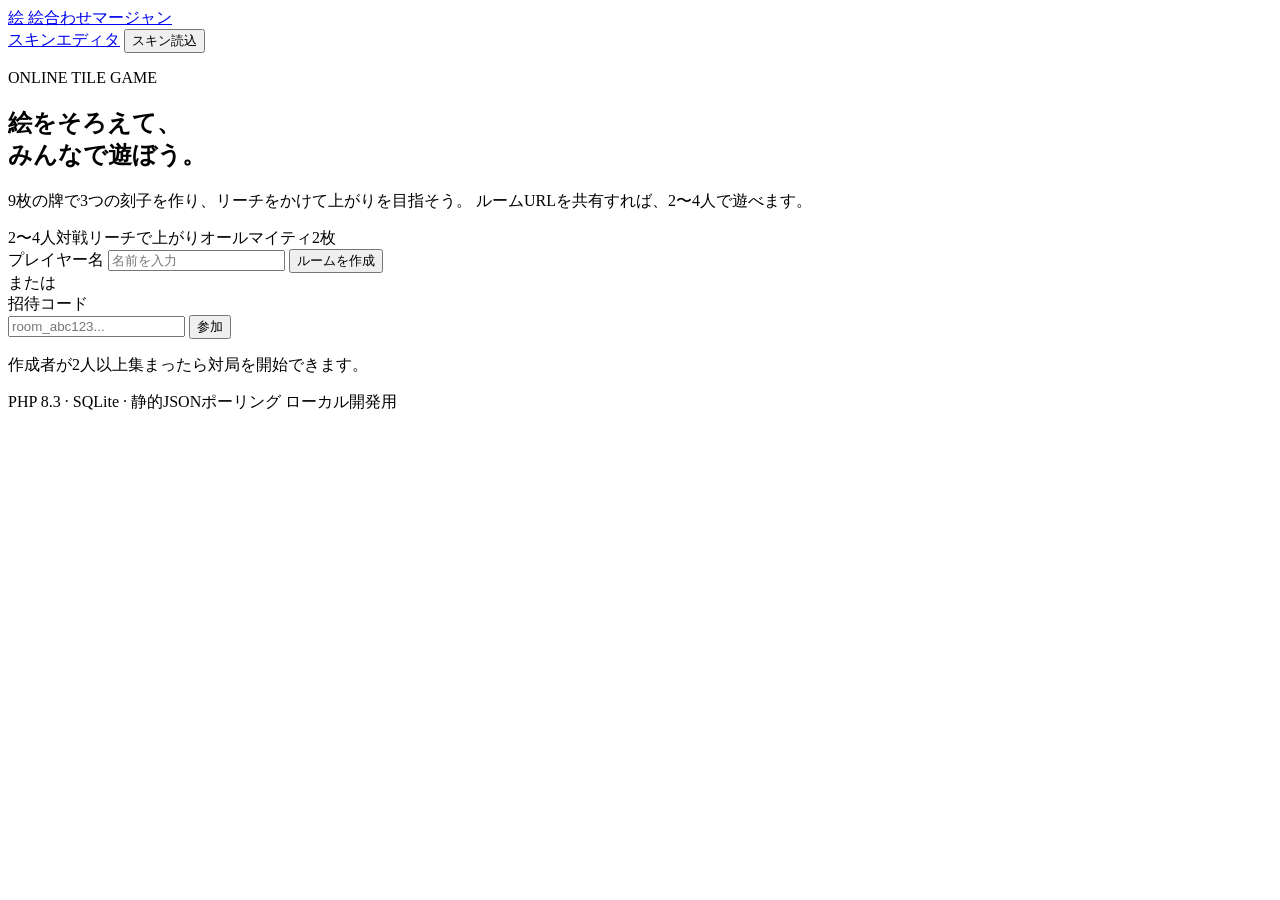
==== public/index.html @ 23077575 "ゲーム" ====
<!doctype html>
<html lang="ja">
<head>
    <meta charset="utf-8">
    <meta name="viewport" content="width=device-width, initial-scale=1">
    <meta name="theme-color" content="#123c31">
    <link rel="icon" href="data:,">
    <link rel="stylesheet" href="/assets/game.css">
    <title>絵合わせマージャン</title>
</head>
<body>
    <header class="topbar">
        <a class="brand" href="/" aria-label="絵合わせマージャン">
            <span class="brand-mark">絵</span>
            <span>絵合わせマージャン</span>
        </a>
        <nav class="top-actions" aria-label="メニュー">
            <a class="quiet-link" href="/editor.html">スキンエディタ</a>
            <button id="skin-button" class="button button-quiet" type="button">スキン読込</button>
            <input id="skin-file" type="file" accept="application/json,.json" hidden>
        </nav>
    </header>

    <main>
        <section id="home-view" class="home-view">
            <div class="home-copy">
                <p class="eyebrow">ONLINE TILE GAME</p>
                <h1>絵をそろえて、<br>みんなで遊ぼう。</h1>
                <p class="intro">
                    9枚の牌で3つの刻子を作り、リーチをかけて上がりを目指そう。
                    ルームURLを共有すれば、2〜4人で遊べます。
                </p>
                <div class="rule-pills">
                    <span>2〜4人対戦</span><span>リーチで上がり</span><span>オールマイティ2枚</span>
                </div>
            </div>
            <div class="lobby-card">
                <label class="field-label" for="player-name">プレイヤー名</label>
                <input id="player-name" class="text-field" maxlength="20" autocomplete="nickname" placeholder="名前を入力">
                <button id="create-room" class="button button-primary button-wide" type="button">ルームを作成</button>
                <div class="divider"><span>または</span></div>
                <form id="join-form">
                    <label class="field-label" for="room-code">招待コード</label>
                    <div class="join-row">
                        <input id="room-code" class="text-field" maxlength="17" placeholder="room_abc123..." autocomplete="off">
                        <button class="button button-secondary" type="submit">参加</button>
                    </div>
                </form>
                <p class="card-footnote">作成者が2人以上集まったら対局を開始できます。</p>
                <p id="home-error" class="error-message" role="alert" hidden></p>
            </div>
        </section>

        <section id="room-view" class="room-view" hidden>
            <div class="room-heading">
                <div>
                    <p class="eyebrow">ROOM <span id="room-id-label"></span></p>
                    <h1 id="room-title">対局ルーム</h1>
                </div>
                <div class="room-actions">
                    <button id="copy-invite" class="button button-secondary" type="button">招待リンクをコピー</button>
                    <button id="leave-room" class="button button-quiet" type="button">退出</button>
                </div>
            </div>

            <div id="lobby-panel" class="lobby-panel" hidden>
                <div class="panel-heading">
                    <div>
                        <p class="eyebrow">WAITING ROOM</p>
                        <h2>プレイヤーを待っています</h2>
                    </div>
                    <button id="start-game" class="button button-primary" type="button" hidden>対局開始</button>
                </div>
                <div id="lobby-players" class="lobby-players"></div>
                <p class="muted-copy">招待リンクを共有してください。参加できるのは最大4人です。</p>
            </div>

            <div id="game-panel" class="game-panel" hidden>
                <div id="game-message" class="game-message" aria-live="polite"></div>
                <div class="board-layout">
                    <section class="table-panel" aria-label="対局状況">
                        <div class="table-topline">
                            <span id="round-status" class="round-status"></span>
                            <span>残り <strong id="remaining-tiles">0</strong> 枚</span>
                        </div>
                        <div id="player-seats" class="player-seats"></div>
                        <div class="discard-area">
                            <div class="discard-title">捨て牌 <span id="riichi-pot"></span></div>
                            <div id="discard-pile" class="discard-pile" aria-label="プレイヤー別の捨て牌"></div>
                        </div>
                    </section>

                    <aside class="side-panel">
                        <div class="turn-card">
                            <span class="turn-indicator"></span>
                            <div>
                                <span class="eyebrow">YOUR STATUS</span>
                                <strong id="turn-label">状態を確認中</strong>
                            </div>
                            <span id="deadline-label" class="deadline-label"></span>
                        </div>
                        <div id="meld-area" class="meld-area"></div>
                        <div class="hand-heading">
                            <h2>あなたの手牌</h2>
                            <span id="hand-count" class="muted-copy"></span>
                        </div>
                        <div id="my-hand" class="hand-container"></div>
                        <label id="riichi-option" class="riichi-option" hidden>
                            <input id="declare-riichi" type="checkbox">
                            <span><strong>リーチ宣言</strong><small>テンパイ・1,000点が必要です</small></span>
                        </label>
                        <div id="game-controls" class="game-controls"></div>
                    </aside>
                </div>
            </div>
            <p id="room-error" class="error-message" role="alert" hidden></p>
        </section>
    </main>
    <footer class="footer">
        <span>PHP 8.3 · SQLite · 静的JSONポーリング</span>
        <span>ローカル開発用</span>
    </footer>

    <script type="module">
        const TILE_IDS = ['A1', 'A2', 'A3', 'B1', 'B2', 'B3', 'C1', 'C2', 'C3'];
        const WILDCARDS = ['J1', 'J2'];
        const TILE_NAMES = {
            A1: 'ライオン', A2: 'ゾウ', A3: 'キリン',
            B1: 'パンダ', B2: 'サル', B3: 'ウサギ',
            C1: 'りんご', C2: 'ぶどう', C3: 'さくらんぼ',
            J1: 'オールマイティ', J2: 'オールマイティ'
        };
        const TAG = 'donjara_uuid';
        const $ = (selector) => document.querySelector(selector);
        const uuid = getPlayerUuid();
        let roomId = new URLSearchParams(location.search).get('room');
        let roomState = null;
        let myPlayer = null;
        let myHand = [];
        let playerTag = '';
        let skin = loadStoredSkin();
        let selectedTile = null;
        let pollTimer = null;
        let clockTimer = null;
        let timeoutPending = false;
        let pollFailed = false;
        let busy = false;

        function getPlayerUuid() {
            let value = localStorage.getItem(TAG);
            if (!value) {
                if (!crypto.randomUUID) {
                    throw new Error('このブラウザではUUIDを生成できません。最新のブラウザを使用してください。');
                }
                value = crypto.randomUUID();
                localStorage.setItem(TAG, value);
            }
            return value;
        }

        function loadStoredSkin() {
            try {
                const raw = localStorage.getItem('donjara_skin');
                return raw ? validateSkin(JSON.parse(raw)) : null;
            } catch (error) {
                console.error('保存済みスキンを読み込めませんでした:', error);
                return null;
            }
        }

        function validateSkin(value) {
            if (!value || typeof value !== 'object' || !value.tiles || typeof value.tiles !== 'object') {
                throw new Error('スキンJSONの形式が正しくありません。');
            }
            const size = value.tile_size;
            if (!size || !Number.isInteger(size.width) || !Number.isInteger(size.height)
                || size.width < 1 || size.height < 1 || size.width > 512 || size.height > 512) {
                throw new Error('牌サイズは1〜512pxで指定してください。');
            }
            if (value.sheet_image && !/^data:image\/(?:png|jpeg|webp|gif);base64,[a-z\d+/]+=*$/i.test(value.sheet_image)) {
                throw new Error('画像はPNG/JPEG/WebP/GIFのBase64データにしてください。');
            }
            for (const [id, tile] of Object.entries(value.tiles)) {
                if (!/^[A-Z]\d{1,2}$/.test(id) || !tile || typeof tile.name !== 'string'
                    || !Number.isInteger(tile.x) || !Number.isInteger(tile.y)
                    || tile.x < 0 || tile.y < 0) {
                    throw new Error(`牌「${id}」の定義を確認してください。`);
                }
            }
            return value;
        }

        async function sha256(value) {
            const bytes = new TextEncoder().encode(value);
            const digest = await crypto.subtle.digest('SHA-256', bytes);
            return [...new Uint8Array(digest)].map((byte) => byte.toString(16).padStart(2, '0')).join('');
        }

        async function decryptHand(encrypted) {
            const keyText = (await sha256(uuid)).slice(0, 16);
            const ivText = (await sha256('donjara-salt-8.3')).slice(0, 16);
            const key = await crypto.subtle.importKey('raw', new TextEncoder().encode(keyText), 'AES-CBC', false, ['decrypt']);
            const cipherText = Uint8Array.from(atob(encrypted), (char) => char.charCodeAt(0));
            const plain = await crypto.subtle.decrypt({ name: 'AES-CBC', iv: new TextEncoder().encode(ivText) }, key, cipherText);
            return JSON.parse(new TextDecoder().decode(plain));
        }

        function showError(element, message) {
            element.textContent = message;
            element.hidden = !message;
        }

        async function api(action, values = {}) {
            const response = await fetch('/action.php', {
                method: 'POST',
                headers: { 'Content-Type': 'application/json' },
                body: JSON.stringify({ action, player_uuid: uuid, ...values })
            });
            let result;
            try {
                result = await response.json();
            } catch {
                throw new Error('サーバーから正しい応答がありません。');
            }
            if (!response.ok || !result.success) {
                throw new Error(result.error || '操作に失敗しました。');
            }
            return result;
        }

        function setRoomUrl(id) {
            roomId = id;
            history.replaceState(null, '', `/?room=${encodeURIComponent(id)}`);
            $('#home-view').hidden = true;
            $('#room-view').hidden = false;
            $('#room-id-label').textContent = id;
            $('#room-code').value = id;
            $('#room-error').hidden = true;
            if (pollTimer) clearInterval(pollTimer);
            poll();
            pollTimer = setInterval(poll, 2000);
        }

        async function createRoom() {
            const name = $('#player-name').value.trim();
            if (!name) return showError($('#home-error'), 'プレイヤー名を入力してください。');
            localStorage.setItem('donjara_name', name);
            try {
                const result = await api('create_room', { name });
                setRoomUrl(result.room_id);
            } catch (error) {
                showError($('#home-error'), error.message);
            }
        }

        async function joinRoom(id) {
            if (!/^room_[a-f0-9]{12}$/.test(id)) {
                throw new Error('招待コードを確認してください。');
            }
            const name = $('#player-name').value.trim() || localStorage.getItem('donjara_name') || '';
            if (!name) throw new Error('プレイヤー名を入力してください。');
            localStorage.setItem('donjara_name', name);
            await api('join_room', { room_id: id, name });
            setRoomUrl(id);
        }

        async function poll() {
            if (!roomId) return;
            try {
                const response = await fetch(`/data/${encodeURIComponent(roomId)}.json?_=${Date.now()}`, { cache: 'no-store' });
                if (!response.ok) throw new Error(response.status === 404 ? 'ルームが見つかりません。' : '対局状態を取得できません。');
                const previousKey = roomState && myPlayer
                    ? `${roomState.status}|${roomState.current_turn_seat}|${roomState.turn_has_drawn}|${myPlayer.encrypted_hand}`
                    : null;
                const nextState = await response.json();
                playerTag = await sha256(uuid);
                const nextPlayer = nextState.players.find((player) => player.player_tag === playerTag) || null;
                const nextKey = nextPlayer
                    ? `${nextState.status}|${nextState.current_turn_seat}|${nextState.turn_has_drawn}|${nextPlayer.encrypted_hand}`
                    : null;
                if (previousKey !== nextKey) {
                    selectedTile = null;
                    $('#declare-riichi').checked = false;
                }
                roomState = nextState;
                myPlayer = nextPlayer;
                myHand = myPlayer ? await decryptHand(myPlayer.encrypted_hand) : [];
                if (!Array.isArray(myHand)) throw new Error('手牌データが正しくありません。');
                selectedTile = selectedTile !== null && selectedTile < myHand.length ? selectedTile : null;
                if (!myPlayer) {
                    showError($('#room-error'), 'このルームに参加していません。トップページから招待コードで参加してください。');
                } else if (pollFailed) {
                    showError($('#room-error'), '');
                    pollFailed = false;
                }
                render();
                if (['playing', 'ron_wait'].includes(roomState.status)
                    && roomState.deadline_at <= Math.floor(Date.now() / 1000) && !timeoutPending) {
                    timeoutPending = true;
                    api('advance_timeout', { room_id: roomId })
                        .catch((error) => showError($('#room-error'), error.message))
                        .finally(() => { timeoutPending = false; poll(); });
                }
            } catch (error) {
                pollFailed = true;
                showError($('#room-error'), error.message);
            }
        }

        function makeTile(tileId, { clickable = false, index = -1, selected = false } = {}) {
            const tile = skin?.tiles?.[tileId];
            const element = document.createElement(clickable ? 'button' : 'span');
            element.className = `tile${tileId.startsWith('J') ? ' tile-wild' : ''}${selected ? ' is-selected' : ''}`;
            if (clickable) {
                element.type = 'button';
                element.setAttribute('aria-label', `${tile?.name || TILE_NAMES[tileId] || tileId}を選択`);
                element.setAttribute('aria-pressed', String(selected));
                element.addEventListener('click', () => {
                    selectedTile = selectedTile === index ? null : index;
                    render();
                });
            }
            const label = tile?.name || TILE_NAMES[tileId] || tileId;
            element.title = `${label} (${tileId})`;
            if (skin?.sheet_image && tile) {
                element.classList.add('sprite-tile');
                element.style.width = `${skin.tile_size.width}px`;
                element.style.height = `${skin.tile_size.height}px`;
                element.style.backgroundImage = `url("${skin.sheet_image}")`;
                element.style.backgroundPosition = `-${tile.x}px -${tile.y}px`;
                element.style.backgroundSize = 'auto';
                element.textContent = '';
                element.setAttribute('aria-label', `${label} (${tileId})`);
            } else {
                element.textContent = tile?.name || TILE_NAMES[tileId] || tileId;
            }
            return element;
        }

        function canWin(tiles) {
            if (tiles.length !== 9) return false;
            const counts = Object.fromEntries(TILE_IDS.map((id) => [id, 0]));
            let wildcards = 0;
            for (const tile of tiles) {
                if (WILDCARDS.includes(tile)) wildcards++;
                else if (Object.hasOwn(counts, tile)) counts[tile]++;
                else return false;
            }
            const needed = Object.values(counts).reduce((sum, count) => sum + ((3 - count % 3) % 3), 0);
            return needed <= wildcards && (wildcards - needed) % 3 === 0;
        }

        function isTenpai(hand, melds) {
            if (hand.length + melds.length * 3 !== 8) return false;
            return [...TILE_IDS, ...WILDCARDS].some((tile) => canWin([...hand, tile, ...melds.flat()]));
        }

        function hasPong(hand, tile) {
            if (!tile || WILDCARDS.includes(tile)) return false;
            return hand.filter((held) => held === tile).length
                + hand.filter((held) => WILDCARDS.includes(held)).length >= 2;
        }

        function addPlayerCard(container, player, isMe) {
            const card = document.createElement('article');
            card.className = `player-card${player.seat_number === roomState.current_turn_seat && roomState.status === 'playing' ? ' is-active' : ''}${isMe ? ' is-me' : ''}`;
            const top = document.createElement('div');
            top.className = 'player-card-top';
            const name = document.createElement('strong');
            name.textContent = player.name + (isMe ? ' (あなた)' : '');
            const seat = document.createElement('span');
            seat.textContent = `席 ${player.seat_number + 1}`;
            top.append(name, seat);
            const score = document.createElement('div');
            score.className = 'player-score';
            score.textContent = `${player.score.toLocaleString()} 点${player.is_riichi ? ' · リーチ' : ''}`;
            const tiles = document.createElement('div');
            tiles.className = 'opponent-tiles';
            if (isMe) {
                for (const tileId of myHand) tiles.append(makeTile(tileId));
            } else {
                for (let i = 0; i < Math.min(player.hand_count, 9); i++) {
                    const back = document.createElement('span');
                    back.className = 'tile tile-back';
                    back.textContent = '絵';
                    tiles.append(back);
                }
            }
            card.append(top, score, tiles);
            if (!isMe && player.melds.length > 0) {
                const melds = document.createElement('div');
                melds.className = 'opponent-melds';
                for (const meld of player.melds) {
                    for (const tileId of meld) melds.append(makeTile(tileId));
                }
                card.append(melds);
            }
            container.append(card);
        }

        function renderLobby() {
            $('#lobby-panel').hidden = false;
            $('#game-panel').hidden = true;
            const list = $('#lobby-players');
            list.replaceChildren();
            for (let seat = 0; seat < 4; seat++) {
                const player = roomState.players.find((entry) => entry.seat_number === seat);
                const item = document.createElement('div');
                item.className = `lobby-seat${player ? ' occupied' : ''}`;
                item.innerHTML = `<span class="seat-number">0${seat + 1}</span>`;
                const label = document.createElement('strong');
                label.textContent = player ? player.name : '参加待ち';
                const state = document.createElement('span');
                state.textContent = player ? '参加中' : '空席';
                item.append(label, state);
                list.append(item);
            }
            const canStart = roomState.players[0]?.player_tag === playerTag && roomState.players.length >= 2;
            $('#start-game').hidden = !canStart;
            $('#room-title').textContent = '対局開始を待っています';
        }

        function renderGame() {
            $('#lobby-panel').hidden = true;
            $('#game-panel').hidden = false;
            $('#round-status').textContent = roomState.status === 'ron_wait'
                ? 'ロン確認中'
                : roomState.status === 'finished'
                    ? (roomState.win_type === 'draw' ? '流局' : '対局終了')
                    : '対局中';
            const seats = $('#player-seats');
            seats.replaceChildren();
            for (const player of roomState.players) addPlayerCard(seats, player, player.player_tag === playerTag);

            const river = $('#discard-pile');
            river.replaceChildren();
            const discardHistory = roomState.discard_history || [];
            for (const player of roomState.players) {
                const row = document.createElement('div');
                row.className = 'discard-player-row';
                const label = document.createElement('span');
                label.className = 'discard-player-name';
                label.textContent = `${player.name} · 席 ${player.seat_number + 1}`;
                const tiles = document.createElement('div');
                tiles.className = 'discard-player-tiles';
                const playerDiscards = discardHistory.filter((discard) => discard.seat_number === player.seat_number);
                for (const [index, discard] of playerDiscards.entries()) {
                    const tile = makeTile(discard.tile_id);
                    tile.classList.add('discarded-tile');
                    tile.setAttribute('aria-label', `${player.name}が捨てた${TILE_NAMES[discard.tile_id] || discard.tile_id}`);
                    tile.title = `${player.name}が捨てた牌: ${TILE_NAMES[discard.tile_id] || discard.tile_id} (${discard.tile_id})`;
                    if (index === playerDiscards.length - 1) tile.classList.add('is-latest-discard');
                    tiles.append(tile);
                }
                if (playerDiscards.length === 0) {
                    const empty = document.createElement('span');
                    empty.className = 'empty-river';
                    empty.textContent = 'まだありません';
                    tiles.append(empty);
                }
                row.append(label, tiles);
                river.append(row);
            }
            $('#remaining-tiles').textContent = String(roomState.remaining_tiles);
            $('#riichi-pot').textContent = roomState.riichi_pool ? ` · リーチ棒 ${roomState.riichi_pool}点` : '';
            $('#hand-count').textContent = `${myHand.length}枚`;
            $('#room-title').textContent = roomState.status === 'finished' ? '対局終了' : '対局中';

            const meldArea = $('#meld-area');
            meldArea.replaceChildren();
            for (const meld of myPlayer.melds) {
                const row = document.createElement('div');
                row.className = 'meld-row';
                const label = document.createElement('span');
                label.textContent = 'ポン';
                row.append(label);
                for (const tileId of meld) row.append(makeTile(tileId));
                meldArea.append(row);
            }

            const hand = $('#my-hand');
            hand.replaceChildren();
            const isMyTurn = roomState.status === 'playing' && roomState.current_turn_seat === myPlayer.seat_number;
            const canDiscard = isMyTurn && roomState.turn_has_drawn;
            myHand.forEach((tileId, index) => {
                const tile = makeTile(tileId, {
                    clickable: canDiscard && (!myPlayer.is_riichi || index === myHand.length - 1),
                    index,
                    selected: selectedTile === index
                });
                if (canDiscard && index === myHand.length - 1 && roomState.turn_has_drawn) tile.classList.add('is-drawn');
                hand.append(tile);
            });

            const controls = $('#game-controls');
            controls.replaceChildren();
            const riichiOption = $('#riichi-option');
            riichiOption.hidden = true;
            const message = $('#game-message');
            message.className = 'game-message';
            message.textContent = '';
            if (roomState.status === 'finished') {
                message.classList.add('is-result');
                const winner = roomState.players.find((player) => player.seat_number === roomState.winner_seat);
                message.textContent = roomState.win_type === 'draw'
                    ? '山札がなくなりました。今回は引き分けです。'
                    : `${winner?.name || 'プレイヤー'}の${roomState.win_type === 'ron' ? 'ロン' : 'ツモ'}！対局終了`;
                $('#turn-label').textContent = '対局終了';
            } else if (roomState.status === 'ron_wait') {
                const isTarget = roomState.ron_target_seat === myPlayer.seat_number;
                if (isTarget) {
                    message.classList.add('is-alert');
                    message.textContent = 'ロンできます。上がるか、パスを選んでください。';
                    addButton(controls, 'ロン', 'button-primary', () => performAction('claim_ron'));
                    addButton(controls, 'パス', 'button-secondary', () => performAction('claim_pass'));
                    $('#turn-label').textContent = 'ロン確認';
                } else {
                    const target = roomState.players.find((player) => player.seat_number === roomState.ron_target_seat);
                    message.textContent = `${target?.name || 'プレイヤー'}のロン確認中です。`;
                    $('#turn-label').textContent = 'ロン確認中';
                }
            } else if (isMyTurn) {
                if (!roomState.turn_has_drawn && hasPong(myHand, roomState.pending_tile)) {
                    addButton(controls, 'ポンする', 'button-secondary', () => performAction('claim_pong'));
                }
                if (!roomState.turn_has_drawn) {
                    message.textContent = 'あなたの番です。牌を引くか、ポンしてください。';
                    addButton(controls, '牌を引く', 'button-primary', () => performAction('draw_tile'));
                    $('#turn-label').textContent = 'あなたの番';
                } else if (myPlayer.is_riichi && canWin([...myHand, ...myPlayer.melds.flat()])) {
                    message.classList.add('is-alert');
                    message.textContent = '上がり形です。ツモを宣言できます。';
                    addButton(controls, 'ツモ', 'button-primary', () => performAction('claim_tsumo'));
                    $('#turn-label').textContent = 'ツモできます';
                } else {
                    const tenpai = selectedTile !== null
                        ? isTenpai(myHand.filter((_, index) => index !== selectedTile), myPlayer.melds)
                        : myHand.some((_, index) => isTenpai(myHand.filter((__, other) => other !== index), myPlayer.melds));
                    riichiOption.hidden = myPlayer.is_riichi || !tenpai || myPlayer.score < 1000;
                    message.textContent = myPlayer.is_riichi
                        ? 'リーチ中です。引いた牌を選んで捨ててください。'
                        : '捨てる牌を選んでください。テンパイならリーチできます。';
                    const discard = addButton(controls, '選んだ牌を捨てる', 'button-primary', () => {
                        if (selectedTile === null) return;
                        performAction('discard_tile', {
                            tile_index: selectedTile,
                            declare_riichi: !riichiOption.hidden && $('#declare-riichi').checked
                        });
                    });
                    discard.disabled = selectedTile === null;
                    $('#turn-label').textContent = '捨て牌を選択';
                }
            } else {
                message.textContent = 'ほかのプレイヤーの番です。';
                $('#turn-label').textContent = '相手の番';
            }
            updateDeadlineLabel();
        }

        function addButton(container, label, style, action) {
            const button = document.createElement('button');
            button.type = 'button';
            button.className = `button ${style}`;
            button.textContent = label;
            button.addEventListener('click', action);
            container.append(button);
            return button;
        }

        function render() {
            if (!roomState || !myPlayer) return;
            $('#room-id-label').textContent = roomId;
            if (roomState.status === 'lobby') renderLobby();
            else renderGame();
        }

        async function performAction(action, values = {}) {
            if (busy) return;
            busy = true;
            showError($('#room-error'), '');
            try {
                await api(action, { room_id: roomId, ...values });
                await poll();
            } catch (error) {
                showError($('#room-error'), error.message);
            } finally {
                busy = false;
            }
        }

        function updateDeadlineLabel() {
            if (!roomState?.deadline_at) {
                $('#deadline-label').textContent = '';
                return;
            }
            const remaining = Math.max(0, roomState.deadline_at - Math.floor(Date.now() / 1000));
            $('#deadline-label').textContent = `残り ${remaining}秒`;
        }

        $('#player-name').value = localStorage.getItem('donjara_name') || '';
        $('#create-room').addEventListener('click', createRoom);
        $('#join-form').addEventListener('submit', async (event) => {
            event.preventDefault();
            const id = $('#room-code').value.trim();
            try {
                await joinRoom(id);
            } catch (error) {
                showError($('#home-error'), error.message);
            }
        });
        $('#start-game').addEventListener('click', () => performAction('start_game'));
        $('#copy-invite').addEventListener('click', async () => {
            try {
                await navigator.clipboard.writeText(`${location.origin}/?room=${encodeURIComponent(roomId)}`);
                $('#copy-invite').textContent = 'コピーしました';
                setTimeout(() => { $('#copy-invite').textContent = '招待リンクをコピー'; }, 1800);
            } catch {
                showError($('#room-error'), '招待リンクをコピーできません。アドレスバーからURLをコピーしてください。');
            }
        });
        $('#leave-room').addEventListener('click', () => {
            if (pollTimer) clearInterval(pollTimer);
            history.replaceState(null, '', '/');
            roomId = null;
            roomState = null;
            $('#room-view').hidden = true;
            $('#home-view').hidden = false;
        });
        $('#skin-button').addEventListener('click', () => $('#skin-file').click());
        $('#skin-file').addEventListener('change', async (event) => {
            const file = event.target.files[0];
            if (!file) return;
            try {
                if (file.size > 5 * 1024 * 1024) throw new Error('スキンJSONは5MB以下にしてください。');
                skin = validateSkin(JSON.parse(await file.text()));
                try {
                    localStorage.setItem('donjara_skin', JSON.stringify(skin));
                } catch {
                    showError(
                        roomId ? $('#room-error') : $('#home-error'),
                        'スキンを読み込みましたが、容量制限により保存できませんでした。次回は再読み込みしてください。'
                    );
                }
                render();
            } catch (error) {
                showError(roomId ? $('#room-error') : $('#home-error'), error.message);
            } finally {
                event.target.value = '';
            }
        });
        clockTimer = setInterval(updateDeadlineLabel, 1000);
        if (roomId && /^room_[a-f0-9]{12}$/.test(roomId)) {
            $('#player-name').value = localStorage.getItem('donjara_name') || '';
            $('#room-code').value = roomId;
            $('#home-view').hidden = false;
            $('#room-view').hidden = true;
            const joinButton = document.createElement('button');
            joinButton.className = 'button button-primary button-wide';
            joinButton.textContent = 'このルームに参加';
            joinButton.addEventListener('click', async () => {
                try {
                    await joinRoom(roomId);
                } catch (error) {
                    showError($('#home-error'), error.message);
                }
            });
            const card = $('.lobby-card');
            const existing = document.createElement('p');
            existing.className = 'invite-note';
            existing.textContent = '招待リンクから開きました。名前を入力して参加してください。';
            card.prepend(existing);
            card.append(joinButton);
        } else if (roomId) {
            roomId = null;
            history.replaceState(null, '', '/');
        }
    </script>
</body>
</html>
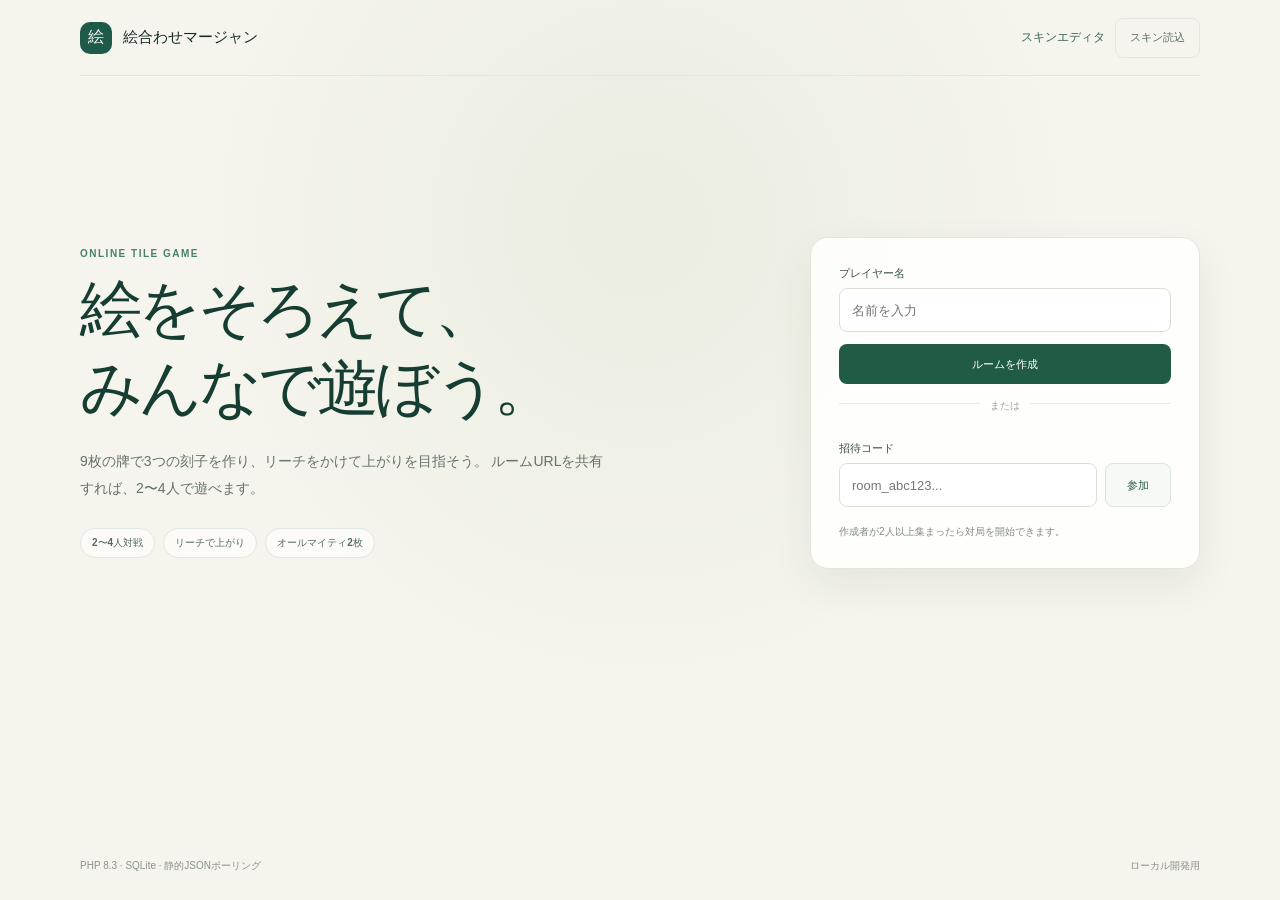
==== commit f532c322: "パス調整" ====
--- a/public/index.html
+++ b/public/index.html
@@ -5,17 +5,17 @@
     <meta name="viewport" content="width=device-width, initial-scale=1">
     <meta name="theme-color" content="#123c31">
     <link rel="icon" href="data:,">
-    <link rel="stylesheet" href="/assets/game.css">
+    <link rel="stylesheet" href="./assets/game.css">
     <title>絵合わせマージャン</title>
 </head>
 <body>
     <header class="topbar">
-        <a class="brand" href="/" aria-label="絵合わせマージャン">
+        <a class="brand" href="./index.html" aria-label="絵合わせマージャン">
             <span class="brand-mark">絵</span>
             <span>絵合わせマージャン</span>
         </a>
         <nav class="top-actions" aria-label="メニュー">
-            <a class="quiet-link" href="/editor.html">スキンエディタ</a>
+            <a class="quiet-link" href="./editor.html">スキンエディタ</a>
             <button id="skin-button" class="button button-quiet" type="button">スキン読込</button>
             <input id="skin-file" type="file" accept="application/json,.json" hidden>
         </nav>
@@ -211,7 +211,7 @@
         }
 
         async function api(action, values = {}) {
-            const response = await fetch('/action.php', {
+            const response = await fetch('./action.php', {
                 method: 'POST',
                 headers: { 'Content-Type': 'application/json' },
                 body: JSON.stringify({ action, player_uuid: uuid, ...values })
@@ -230,7 +230,8 @@
 
         function setRoomUrl(id) {
             roomId = id;
-            history.replaceState(null, '', `/?room=${encodeURIComponent(id)}`);
+            const appPath = new URL('.', location.href).pathname;
+            history.replaceState(null, '', `${appPath}?room=${encodeURIComponent(id)}`);
             $('#home-view').hidden = true;
             $('#room-view').hidden = false;
             $('#room-id-label').textContent = id;
@@ -267,7 +268,7 @@
         async function poll() {
             if (!roomId) return;
             try {
-                const response = await fetch(`/data/${encodeURIComponent(roomId)}.json?_=${Date.now()}`, { cache: 'no-store' });
+                const response = await fetch(`./data/${encodeURIComponent(roomId)}.json?_=${Date.now()}`, { cache: 'no-store' });
                 if (!response.ok) throw new Error(response.status === 404 ? 'ルームが見つかりません。' : '対局状態を取得できません。');
                 const previousKey = roomState && myPlayer
                     ? `${roomState.status}|${roomState.current_turn_seat}|${roomState.turn_has_drawn}|${myPlayer.encrypted_hand}`
@@ -611,7 +612,8 @@
         $('#start-game').addEventListener('click', () => performAction('start_game'));
         $('#copy-invite').addEventListener('click', async () => {
             try {
-                await navigator.clipboard.writeText(`${location.origin}/?room=${encodeURIComponent(roomId)}`);
+                const appPath = new URL('.', location.href).pathname;
+                await navigator.clipboard.writeText(`${location.origin}${appPath}?room=${encodeURIComponent(roomId)}`);
                 $('#copy-invite').textContent = 'コピーしました';
                 setTimeout(() => { $('#copy-invite').textContent = '招待リンクをコピー'; }, 1800);
             } catch {
@@ -620,7 +622,7 @@
         });
         $('#leave-room').addEventListener('click', () => {
             if (pollTimer) clearInterval(pollTimer);
-            history.replaceState(null, '', '/');
+            history.replaceState(null, '', new URL('.', location.href).pathname);
             roomId = null;
             roomState = null;
             $('#room-view').hidden = true;
--- a/public/assets/game.css
+++ b/public/assets/game.css
@@ -0,0 +1,893 @@
+:root {
+    font-family: "Noto Sans JP", "Yu Gothic", Meiryo, sans-serif;
+    color: #172a26;
+    background: #f5f4ed;
+    font-synthesis: none;
+    text-rendering: optimizeLegibility;
+}
+
+* {
+    box-sizing: border-box;
+}
+
+body {
+    min-width: 320px;
+    min-height: 100vh;
+    margin: 0;
+    background:
+        radial-gradient(ellipse at 50% 25%, rgba(226, 232, 214, 0.55), transparent 48%),
+        #f5f4ed;
+}
+
+button,
+input {
+    font: inherit;
+}
+
+button,
+a,
+input {
+    -webkit-tap-highlight-color: transparent;
+}
+
+[hidden] {
+    display: none !important;
+}
+
+.topbar {
+    width: min(1120px, calc(100% - 48px));
+    height: 76px;
+    margin: 0 auto;
+    display: flex;
+    align-items: center;
+    justify-content: space-between;
+    border-bottom: 1px solid #e5e5dc;
+}
+
+.brand {
+    display: inline-flex;
+    align-items: center;
+    gap: 11px;
+    color: inherit;
+    font-size: 15px;
+    font-weight: 700;
+    text-decoration: none;
+}
+
+.brand-mark {
+    display: grid;
+    width: 32px;
+    height: 32px;
+    place-items: center;
+    border-radius: 10px;
+    color: #fff;
+    background: #1d5a48;
+    font-size: 16px;
+}
+
+.top-actions,
+.room-actions {
+    display: flex;
+    align-items: center;
+    gap: 10px;
+}
+
+.quiet-link {
+    color: #3c6755;
+    font-size: 12px;
+    font-weight: 700;
+    text-decoration: none;
+}
+
+.quiet-link:hover {
+    text-decoration: underline;
+}
+
+main {
+    width: min(1120px, calc(100% - 48px));
+    min-height: calc(100vh - 135px);
+    margin: 0 auto;
+}
+
+.home-view {
+    min-height: 680px;
+    display: grid;
+    grid-template-columns: minmax(0, 1fr) minmax(310px, 390px);
+    gap: clamp(32px, 8vw, 110px);
+    align-items: center;
+    padding: 48px 0 74px;
+}
+
+.home-copy {
+    max-width: 580px;
+}
+
+.eyebrow {
+    margin: 0 0 10px;
+    color: #49816c;
+    font-size: 10px;
+    font-weight: 700;
+    letter-spacing: 0.15em;
+}
+
+h1 {
+    margin: 0;
+    color: #163d32;
+    font-size: clamp(38px, 5.5vw, 62px);
+    font-weight: 800;
+    letter-spacing: -0.06em;
+    line-height: 1.28;
+}
+
+.intro {
+    max-width: 530px;
+    margin: 20px 0 0;
+    color: #65726d;
+    font-size: 14px;
+    line-height: 1.95;
+}
+
+.rule-pills {
+    display: flex;
+    flex-wrap: wrap;
+    gap: 8px;
+    margin-top: 26px;
+}
+
+.rule-pills span {
+    padding: 7px 11px;
+    border: 1px solid #e3e7dd;
+    border-radius: 20px;
+    color: #526a5d;
+    background: rgba(255, 255, 252, 0.7);
+    font-size: 10px;
+    font-weight: 600;
+}
+
+.lobby-card {
+    padding: 28px;
+    border: 1px solid #e6e5db;
+    border-radius: 18px;
+    background: rgba(255, 255, 252, 0.9);
+    box-shadow: 0 16px 42px rgba(27, 55, 43, 0.07);
+}
+
+.field-label {
+    display: block;
+    margin-bottom: 7px;
+    color: #3c5148;
+    font-size: 11px;
+    font-weight: 700;
+}
+
+.text-field {
+    width: 100%;
+    height: 44px;
+    padding: 0 12px;
+    border: 1px solid #dcdfd6;
+    border-radius: 8px;
+    outline: none;
+    color: #21362e;
+    background: #fff;
+    font-size: 13px;
+}
+
+.text-field:focus {
+    border-color: #60967a;
+    box-shadow: 0 0 0 3px rgba(96, 150, 122, 0.13);
+}
+
+.button {
+    min-height: 40px;
+    padding: 9px 14px;
+    border: 1px solid transparent;
+    border-radius: 8px;
+    cursor: pointer;
+    font-size: 11px;
+    font-weight: 700;
+    transition: background 120ms ease, transform 120ms ease, opacity 120ms ease;
+}
+
+.button:hover:not(:disabled) {
+    transform: translateY(-1px);
+}
+
+.button:disabled {
+    cursor: not-allowed;
+    opacity: 0.45;
+}
+
+.button-primary {
+    color: #fff;
+    background: #205b46;
+}
+
+.button-primary:hover:not(:disabled) {
+    background: #174b39;
+}
+
+.button-secondary {
+    border-color: #dce5dc;
+    color: #315d49;
+    background: #f7faf4;
+}
+
+.button-secondary:hover:not(:disabled) {
+    background: #edf4ec;
+}
+
+.button-quiet {
+    border-color: #e4e6df;
+    color: #617068;
+    background: transparent;
+}
+
+.button-wide {
+    width: 100%;
+    margin-top: 12px;
+}
+
+.divider {
+    position: relative;
+    margin: 19px 0;
+    border-top: 1px solid #ecebe3;
+    text-align: center;
+}
+
+.divider span {
+    position: relative;
+    top: -9px;
+    padding: 0 10px;
+    color: #9aa19b;
+    background: #fffffc;
+    font-size: 10px;
+}
+
+.join-row {
+    display: flex;
+    gap: 8px;
+}
+
+.join-row .button {
+    flex: 0 0 66px;
+}
+
+.card-footnote,
+.muted-copy {
+    color: #818a83;
+    font-size: 10px;
+    line-height: 1.7;
+}
+
+.card-footnote {
+    margin: 16px 0 0;
+}
+
+.error-message {
+    margin: 12px 0 0;
+    color: #a33d31;
+    font-size: 12px;
+    line-height: 1.6;
+}
+
+.invite-note {
+    margin: 0 0 16px;
+    color: #617068;
+    font-size: 12px;
+    line-height: 1.7;
+}
+
+.room-view {
+    padding: 38px 0 58px;
+}
+
+.room-heading,
+.panel-heading {
+    display: flex;
+    align-items: center;
+    justify-content: space-between;
+    gap: 16px;
+}
+
+.room-heading {
+    margin-bottom: 24px;
+}
+
+.room-heading h1 {
+    font-size: clamp(27px, 4vw, 38px);
+}
+
+.room-heading .eyebrow {
+    margin-bottom: 6px;
+}
+
+.room-heading .eyebrow span {
+    margin-left: 6px;
+    font-family: ui-monospace, monospace;
+    letter-spacing: 0.05em;
+}
+
+.lobby-panel,
+.side-panel {
+    border: 1px solid #e6e5db;
+    border-radius: 16px;
+    background: rgba(255, 255, 252, 0.9);
+}
+
+.lobby-panel {
+    padding: 26px;
+}
+
+.panel-heading h2,
+.hand-heading h2 {
+    margin: 0;
+    color: #193e32;
+    font-size: 19px;
+    letter-spacing: -0.03em;
+}
+
+.lobby-players {
+    display: grid;
+    grid-template-columns: repeat(4, minmax(0, 1fr));
+    gap: 10px;
+    margin: 22px 0 12px;
+}
+
+.lobby-seat {
+    min-height: 88px;
+    display: grid;
+    grid-template-columns: auto 1fr;
+    align-content: center;
+    align-items: center;
+    gap: 5px 10px;
+    padding: 14px;
+    border: 1px dashed #dfe3d9;
+    border-radius: 11px;
+    color: #87918a;
+    background: #fafaf6;
+}
+
+.lobby-seat.occupied {
+    border-style: solid;
+    border-color: #d4e4d7;
+    color: #315f49;
+    background: #f2f8f1;
+}
+
+.seat-number {
+    grid-row: span 2;
+    color: #85a18f;
+    font-size: 12px;
+    font-weight: 700;
+}
+
+.lobby-seat strong {
+    overflow: hidden;
+    color: #284337;
+    font-size: 12px;
+    text-overflow: ellipsis;
+    white-space: nowrap;
+}
+
+.lobby-seat > span:last-child {
+    font-size: 9px;
+}
+
+.game-message {
+    min-height: 42px;
+    margin-bottom: 14px;
+    padding: 12px 16px;
+    border: 1px solid #e5e8df;
+    border-radius: 10px;
+    color: #58675e;
+    background: #fbfcf8;
+    font-size: 12px;
+    line-height: 1.5;
+}
+
+.game-message.is-alert {
+    border-color: #edcf8b;
+    color: #765314;
+    background: #fff8e6;
+}
+
+.game-message.is-result {
+    border-color: #c9dfcc;
+    color: #245c3d;
+    background: #eff8ef;
+    font-weight: 700;
+}
+
+.board-layout {
+    display: grid;
+    grid-template-columns: minmax(0, 1.45fr) minmax(300px, 0.85fr);
+    gap: 16px;
+    align-items: start;
+}
+
+.table-panel {
+    min-height: 490px;
+    padding: 20px;
+    border: 1px solid #315d4d;
+    border-radius: 16px;
+    color: #edf4e9;
+    background:
+        radial-gradient(ellipse at 50% 42%, rgba(48, 113, 81, 0.5), transparent 60%),
+        #174638;
+    box-shadow: 0 18px 48px rgba(27, 55, 43, 0.12);
+}
+
+.table-topline {
+    display: flex;
+    justify-content: space-between;
+    color: #c6dccb;
+    font-size: 10px;
+}
+
+.table-topline strong {
+    color: #fff;
+}
+
+.round-status {
+    color: #e5d293;
+    font-weight: 700;
+}
+
+.player-seats {
+    display: grid;
+    grid-template-columns: repeat(2, minmax(0, 1fr));
+    gap: 10px;
+    margin: 18px 0;
+}
+
+.player-card {
+    min-width: 0;
+    padding: 13px;
+    border: 1px solid rgba(226, 239, 223, 0.17);
+    border-radius: 11px;
+    background: rgba(6, 39, 28, 0.25);
+}
+
+.player-card.is-active {
+    border-color: rgba(243, 212, 130, 0.8);
+    box-shadow: inset 0 0 0 1px rgba(243, 212, 130, 0.25);
+}
+
+.player-card.is-me {
+    background: rgba(214, 235, 206, 0.09);
+}
+
+.player-card-top {
+    display: flex;
+    justify-content: space-between;
+    gap: 6px;
+    font-size: 10px;
+}
+
+.player-card-top strong {
+    overflow: hidden;
+    text-overflow: ellipsis;
+    white-space: nowrap;
+}
+
+.player-card-top span,
+.player-score {
+    color: #bbd2c2;
+    font-size: 9px;
+}
+
+.player-score {
+    margin-top: 5px;
+}
+
+.opponent-tiles {
+    display: flex;
+    min-height: 34px;
+    gap: 3px;
+    overflow: hidden;
+    margin-top: 9px;
+}
+
+.opponent-melds {
+    display: flex;
+    flex-wrap: wrap;
+    gap: 3px;
+    margin-top: 5px;
+}
+
+.opponent-melds .tile {
+    width: 21px;
+    height: 28px;
+    padding: 1px;
+    font-size: 7px;
+}
+
+.tile {
+    display: inline-grid;
+    flex: 0 0 auto;
+    width: 43px;
+    height: 54px;
+    place-items: center;
+    overflow: hidden;
+    padding: 3px;
+    border: 1px solid rgba(31, 57, 43, 0.13);
+    border-radius: 6px;
+    color: #284337;
+    background: #fffdf3;
+    box-shadow: 0 3px 0 rgba(5, 28, 20, 0.2);
+    font-size: 9px;
+    font-weight: 800;
+    line-height: 1.3;
+    text-align: center;
+}
+
+button.tile {
+    cursor: pointer;
+    transition: transform 110ms ease, box-shadow 110ms ease;
+}
+
+button.tile:hover {
+    transform: translateY(-3px);
+}
+
+.tile-wild {
+    color: #9b6530;
+    background: #fff2d6;
+}
+
+.tile-back {
+    width: 19px;
+    height: 30px;
+    padding: 0;
+    border-color: #a6c8a9;
+    color: #d7ead8;
+    background: #47765c;
+    font-size: 8px;
+}
+
+.sprite-tile {
+    padding: 0;
+    border-radius: 3px;
+    background-repeat: no-repeat;
+    background-color: #fffdf3;
+    background-origin: border-box;
+    background-clip: padding-box;
+    object-fit: cover;
+}
+
+.discard-area {
+    min-height: 170px;
+    padding: 14px;
+    border: 1px solid rgba(226, 239, 223, 0.16);
+    border-radius: 11px;
+    background: rgba(5, 36, 25, 0.2);
+}
+
+.discard-title {
+    margin-bottom: 10px;
+    color: #d5e5d8;
+    font-size: 10px;
+    font-weight: 700;
+}
+
+.discard-title span {
+    color: #e8cf85;
+    font-weight: 500;
+}
+
+.discard-pile {
+    display: grid;
+    gap: 10px;
+}
+
+.discard-player-row {
+    display: grid;
+    grid-template-columns: minmax(88px, 0.25fr) minmax(0, 1fr);
+    gap: 8px;
+    align-items: start;
+}
+
+.discard-player-name {
+    padding-top: 5px;
+    overflow: hidden;
+    color: #d3e2d6;
+    font-size: 9px;
+    font-weight: 700;
+    text-overflow: ellipsis;
+    white-space: nowrap;
+}
+
+.discard-player-tiles {
+    display: flex;
+    flex-wrap: wrap;
+    gap: 5px;
+    min-height: 42px;
+}
+
+.discard-player-tiles .empty-river {
+    padding-top: 5px;
+    color: #9db8a5;
+    font-size: 9px;
+}
+
+.discard-pile .tile {
+    width: 34px;
+    height: 42px;
+    font-size: 8px;
+}
+
+.discard-pile .tile.is-latest-discard {
+    outline: 2px solid #edcd78;
+    outline-offset: 1px;
+}
+
+.side-panel {
+    padding: 18px;
+}
+
+.turn-card {
+    display: flex;
+    align-items: center;
+    gap: 11px;
+    padding-bottom: 15px;
+    border-bottom: 1px solid #ecebe3;
+}
+
+.turn-indicator {
+    width: 10px;
+    height: 10px;
+    border-radius: 50%;
+    background: #75a982;
+    box-shadow: 0 0 0 4px #eaf3e9;
+}
+
+.turn-card > div {
+    display: grid;
+    flex: 1;
+    gap: 3px;
+}
+
+.turn-card .eyebrow {
+    margin: 0;
+    font-size: 8px;
+}
+
+.turn-card strong {
+    color: #294438;
+    font-size: 12px;
+}
+
+.deadline-label {
+    color: #849086;
+    font-size: 9px;
+}
+
+.meld-area {
+    display: grid;
+    gap: 7px;
+    margin-top: 12px;
+}
+
+.meld-row {
+    display: flex;
+    align-items: center;
+    gap: 5px;
+}
+
+.meld-row > span:first-child {
+    margin-right: 4px;
+    color: #61806b;
+    font-size: 9px;
+    font-weight: 700;
+}
+
+.meld-row .tile {
+    width: 31px;
+    height: 39px;
+    font-size: 8px;
+}
+
+.hand-heading {
+    display: flex;
+    align-items: baseline;
+    justify-content: space-between;
+    margin-top: 17px;
+}
+
+.hand-heading h2 {
+    font-size: 15px;
+}
+
+.hand-container {
+    display: flex;
+    flex-wrap: wrap;
+    gap: 7px;
+    min-height: 68px;
+    margin-top: 12px;
+    padding-bottom: 13px;
+    border-bottom: 1px solid #ecebe3;
+}
+
+.hand-container .tile {
+    width: 48px;
+    height: 61px;
+    font-size: 9px;
+}
+
+.hand-container .tile.is-selected {
+    outline: 2px solid #3b8b62;
+    outline-offset: 2px;
+    transform: translateY(-5px);
+}
+
+.hand-container .tile.is-drawn:not(.is-selected) {
+    border-color: #d2ac4f;
+}
+
+.riichi-option {
+    display: flex;
+    align-items: center;
+    gap: 8px;
+    margin-top: 12px;
+    padding: 10px;
+    border: 1px solid #eedcaa;
+    border-radius: 8px;
+    background: #fff9e9;
+}
+
+.riichi-option input {
+    accent-color: #a27627;
+}
+
+.riichi-option span {
+    display: grid;
+    gap: 2px;
+}
+
+.riichi-option strong {
+    color: #705522;
+    font-size: 10px;
+}
+
+.riichi-option small {
+    color: #8a7953;
+    font-size: 9px;
+}
+
+.game-controls {
+    display: flex;
+    flex-wrap: wrap;
+    gap: 8px;
+    margin-top: 13px;
+}
+
+.game-controls .button {
+    flex: 1;
+}
+
+.footer {
+    width: min(1120px, calc(100% - 48px));
+    display: flex;
+    justify-content: space-between;
+    gap: 12px;
+    margin: 0 auto;
+    padding: 18px 0 24px;
+    color: #8a928b;
+    font-size: 10px;
+}
+
+@media (max-width: 820px) {
+    .home-view {
+        grid-template-columns: 1fr;
+        gap: 32px;
+        justify-items: center;
+        padding-top: 56px;
+    }
+
+    .home-copy,
+    .lobby-card {
+        width: min(100%, 520px);
+    }
+
+    .board-layout {
+        grid-template-columns: 1fr;
+    }
+
+    .table-panel {
+        min-height: 0;
+    }
+}
+
+@media (max-width: 600px) {
+    .topbar,
+    main,
+    .footer {
+        width: calc(100% - 32px);
+    }
+
+    .topbar {
+        height: 66px;
+    }
+
+    .brand {
+        gap: 8px;
+        font-size: 12px;
+    }
+
+    .top-actions {
+        gap: 7px;
+    }
+
+    .top-actions .button {
+        min-height: 34px;
+        padding: 6px 9px;
+        font-size: 9px;
+    }
+
+    .quiet-link {
+        font-size: 10px;
+    }
+
+    .home-view {
+        min-height: auto;
+        padding: 50px 0;
+    }
+
+    .home-copy h1 {
+        font-size: 43px;
+    }
+
+    .lobby-card {
+        padding: 22px;
+    }
+
+    .room-view {
+        padding-top: 26px;
+    }
+
+    .room-heading {
+        align-items: flex-start;
+        flex-direction: column;
+    }
+
+    .room-actions {
+        width: 100%;
+    }
+
+    .room-actions .button {
+        flex: 1;
+        padding-inline: 8px;
+    }
+
+    .lobby-panel {
+        padding: 20px;
+    }
+
+    .panel-heading {
+        align-items: flex-start;
+    }
+
+    .panel-heading h2 {
+        font-size: 16px;
+    }
+
+    .lobby-players {
+        grid-template-columns: repeat(2, minmax(0, 1fr));
+    }
+
+    .table-panel {
+        padding: 14px;
+    }
+
+    .player-card {
+        padding: 10px;
+    }
+
+    .side-panel {
+        padding: 15px;
+    }
+
+    .footer {
+        font-size: 9px;
+    }
+}
